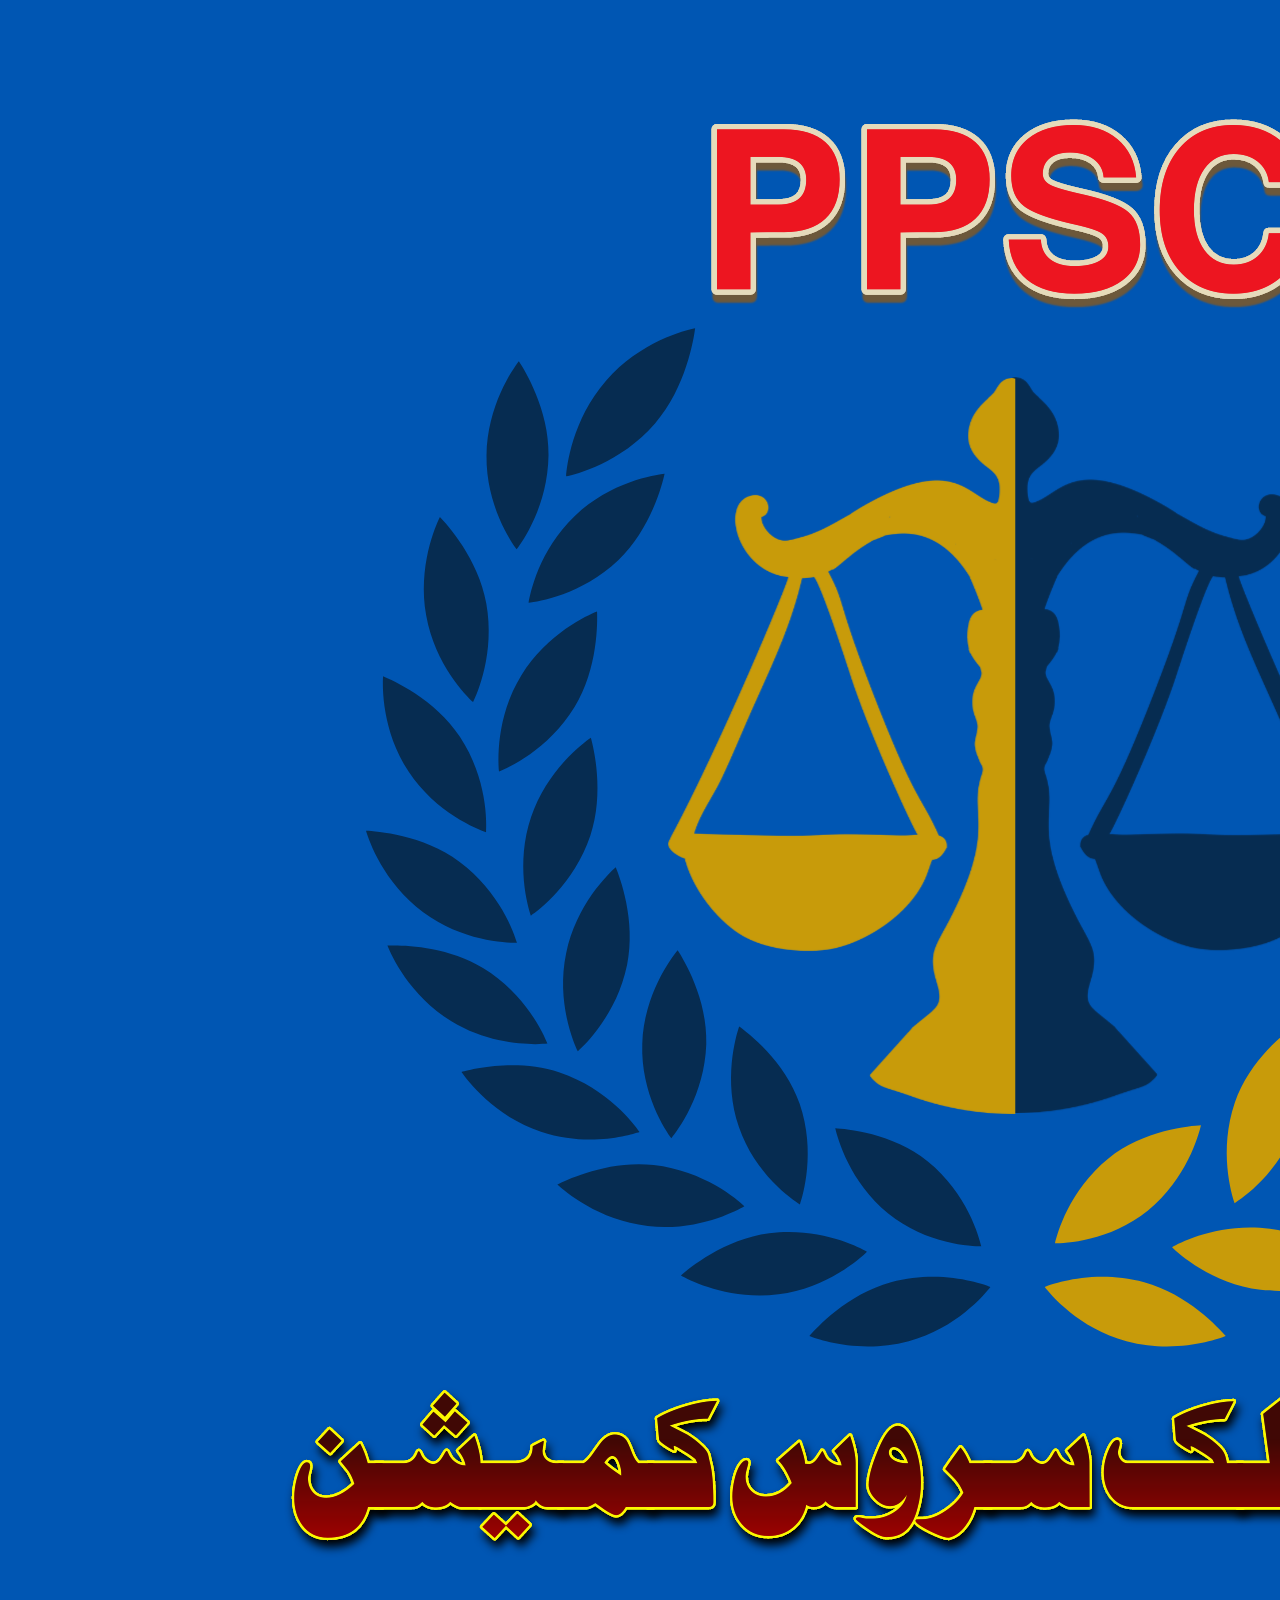
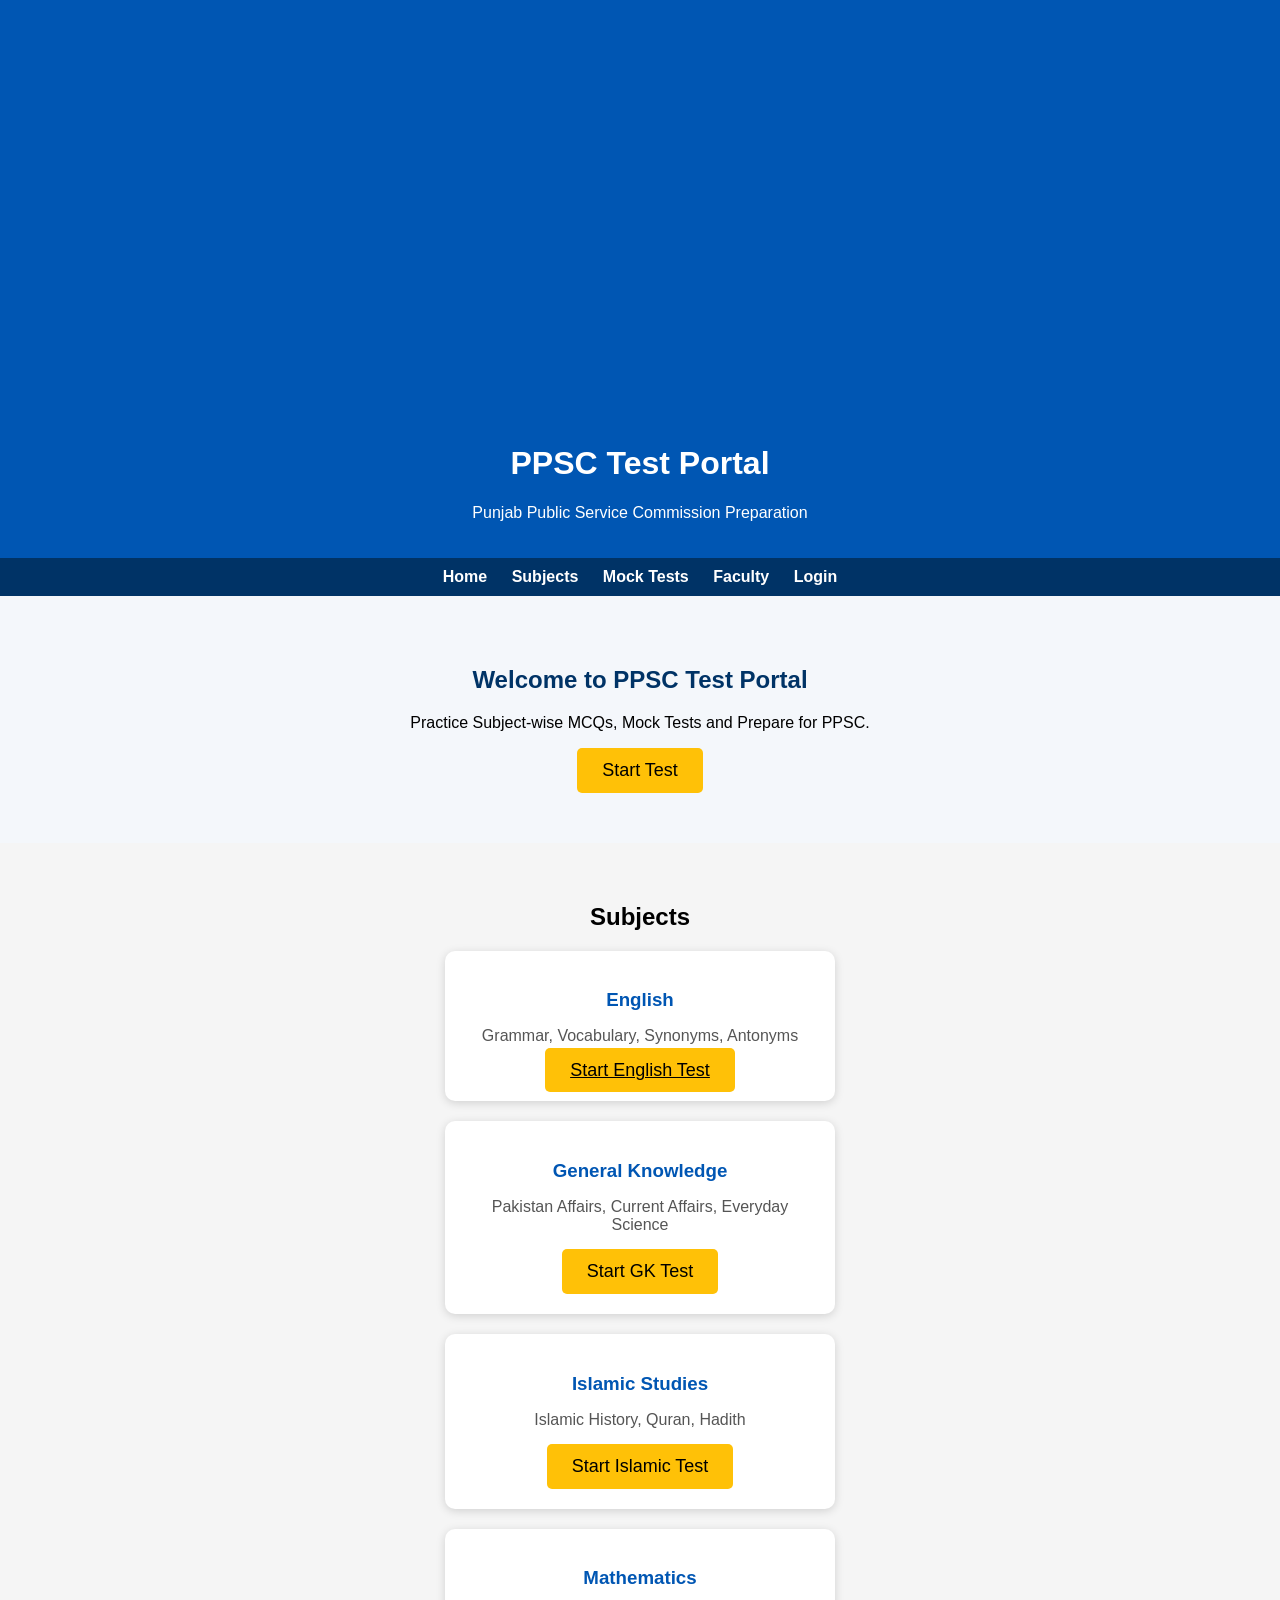
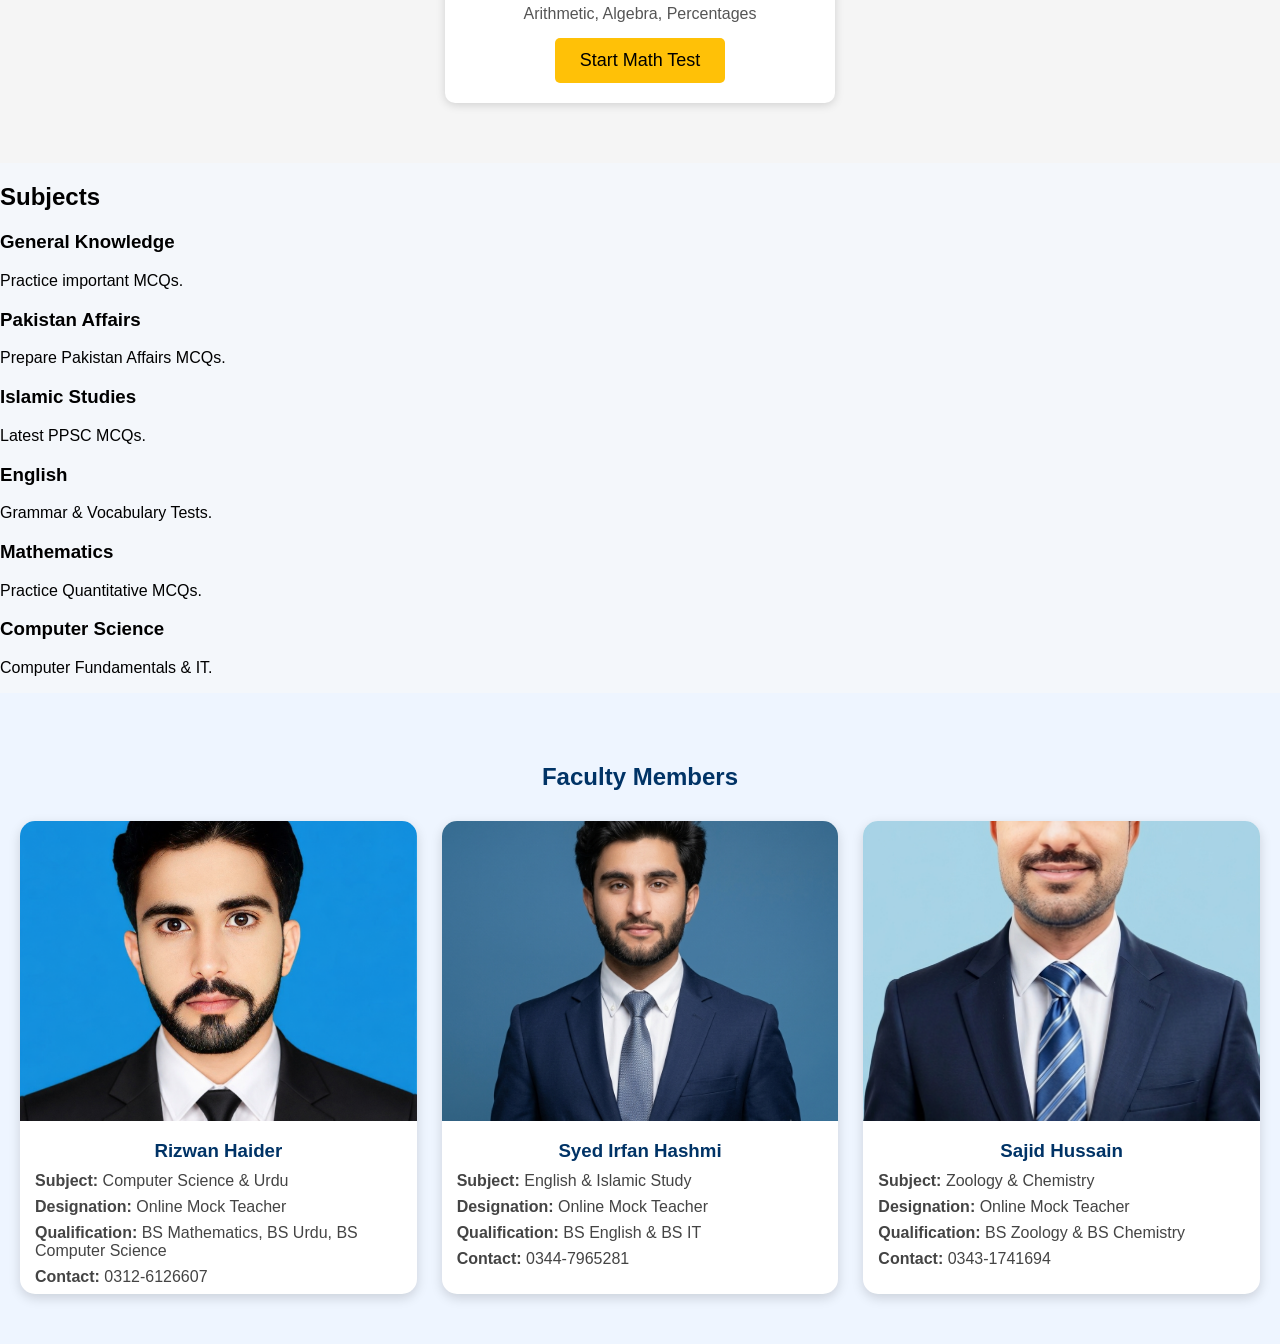
==== index.html @ 5e747e7b "Fix header structure in index.html Removed duplicate header tag and adjusted structure." ====
<!DOCTYPE html>
<html lang="en">
<head>
    <meta charset="UTF-8">
    <meta name="viewport" content="width=device-width, initial-scale=1.0">
    <title>PPSC Test Portal</title>
    <link rel="stylesheet" href="style.css">
</head>
<body>
    <header>
    <img src="images/1785409010547.png" alt="PPSC Logo" class="logo">

    <h1>PPSC Test Portal</h1>
    <p>Punjab Public Service Commission Preparation</p>
    </header>
    <nav>
    <a href="#">Home</a>
    <a href="#">Subjects</a>
    <a href="#">Mock Tests</a>
    <a href="#">Faculty</a>
    <a href="#">Login</a>
</nav>

<section class="hero">
    <h2>Welcome to PPSC Test Portal</h2>
    <p>Practice Subject-wise MCQs, Mock Tests and Prepare for PPSC.</p>
    <button class="btn">Start Test</button>
</section>
    <section id="subjects">
    <h2>Subjects</h2>

    <div class="subject-card">
        <h3>English</h3>
        <p>Grammar, Vocabulary, Synonyms, Antonyms</p>
        <a href="english.html" class="btn">Start English Test</a>
    </div>

    <div class="subject-card">
        <h3>General Knowledge</h3>
        <p>Pakistan Affairs, Current Affairs, Everyday Science</p>
        <button class="btn">Start GK Test</button>
    </div>

    <div class="subject-card">
        <h3>Islamic Studies</h3>
        <p>Islamic History, Quran, Hadith</p>
        <button class="btn">Start Islamic Test</button>
    </div>

    <div class="subject-card">
        <h3>Mathematics</h3>
        <p>Arithmetic, Algebra, Percentages</p>
        <button class="btn">Start Math Test</button>
    </div>
    </section>
    <section class="subjects">
    <h2>Subjects</h2>

    <div class="card">
        <h3>General Knowledge</h3>
        <p>Practice important MCQs.</p>
    </div>

    <div class="card">
        <h3>Pakistan Affairs</h3>
        <p>Prepare Pakistan Affairs MCQs.</p>
    </div>

    <div class="card">
        <h3>Islamic Studies</h3>
        <p>Latest PPSC MCQs.</p>
    </div>

    <div class="card">
        <h3>English</h3>
        <p>Grammar & Vocabulary Tests.</p>
    </div>

    <div class="card">
        <h3>Mathematics</h3>
        <p>Practice Quantitative MCQs.</p>
    </div>

    <div class="card">
        <h3>Computer Science</h3>
        <p>Computer Fundamentals & IT.</p>
    </div>

    </section>
    <section id="faculty">
    <h2>Faculty Members</h2>

    <div class="faculty-grid">

        <!-- Rizwan Haider -->
        <div class="faculty-card">
            <img src="images/file_000000001d1481fdb68f13787a6f62b2.png" alt="Rizwan Haider">

            <h3>Rizwan Haider</h3>

            <p><strong>Subject:</strong> Computer Science &amp; Urdu</p>
            <p><strong>Designation:</strong> Online Mock Teacher</p>
            <p><strong>Qualification:</strong> BS Mathematics, BS Urdu, BS Computer Science</p>
            <p><strong>Contact:</strong> 0312-6126607</p>
        </div>

        <!-- Syed Irfan Hashmi -->
        <div class="faculty-card">
            <img src="images/1785332747771.jpg" alt="Syed Irfan Hashmi">

            <h3>Syed Irfan Hashmi</h3>

            <p><strong>Subject:</strong> English &amp; Islamic Study</p>
            <p><strong>Designation:</strong> Online Mock Teacher</p>
            <p><strong>Qualification:</strong> BS English &amp; BS IT</p>
            <p><strong>Contact:</strong> 0344-7965281</p>
        </div>

        <!-- Sajid Hussain -->
        <div class="faculty-card">
            <img src="images/1785375623455.jpg" alt="Sajid Hussain">

            <h3>Sajid Hussain</h3>

            <p><strong>Subject:</strong> Zoology &amp; Chemistry</p>
            <p><strong>Designation:</strong> Online Mock Teacher</p>
            <p><strong>Qualification:</strong> BS Zoology &amp; BS Chemistry</p>
            <p><strong>Contact:</strong> 0343-1741694</p>
        </div>

    </div>
    </section>
</body>
</html>
---- style.css ----
body{
    margin:0;
    font-family:Arial,sans-serif;
    background:#f4f7fb;
}

header{
    background:#0056b3;
    color:white;
    text-align:center;
    padding:20px;
}

nav{
    background:#003366;
    text-align:center;
    padding:10px;
}

nav a{
    color:white;
    text-decoration:none;
    margin:10px;
    font-weight:bold;
}

.hero{
    text-align:center;
    padding:50px 20px;
}

.hero h2{
    color:#003366;
}

.btn{
    background:#ffc107;
    color:black;
    padding:12px 25px;
    border:none;
    border-radius:5px;
    font-size:18px;
    cursor:pointer;
}

#subjects{
    padding:40px 20px;
    background:#f5f5f5;
    text-align:center;
}

.subject-card{
    background:#fff;
    margin:20px auto;
    padding:20px;
    max-width:350px;
    border-radius:10px;
    box-shadow:0 2px 10px rgba(0,0,0,0.15);
}

.subject-card h3{
    color:#0056b3;
    margin-bottom:10px;
}

.subject-card p{
    color:#555;
    margin-bottom:15px;
}

/* Faculty Section */

#faculty{
    padding:50px 20px;
    background:#eef5ff;
    text-align:center;
}

#faculty h2{
    color:#003366;
    margin-bottom:30px;
}

.faculty-grid{
    display:grid;
    grid-template-columns:repeat(auto-fit,minmax(280px,1fr));
    gap:25px;
}

.faculty-card{
    background:#fff;
    border-radius:15px;
    overflow:hidden;
    box-shadow:0 4px 12px rgba(0,0,0,0.15);
    transition:0.3s;
}

.faculty-card:hover{
    transform:translateY(-8px);
}

.faculty-card img{
    width:100%;
    height:300px;
    object-fit:cover;
}

.faculty-card h3{
    color:#003366;
    margin:15px 0 10px;
}

.faculty-card p{
    text-align:left;
    padding:0 15px;
    margin:8px 0;
    color:#444;
}
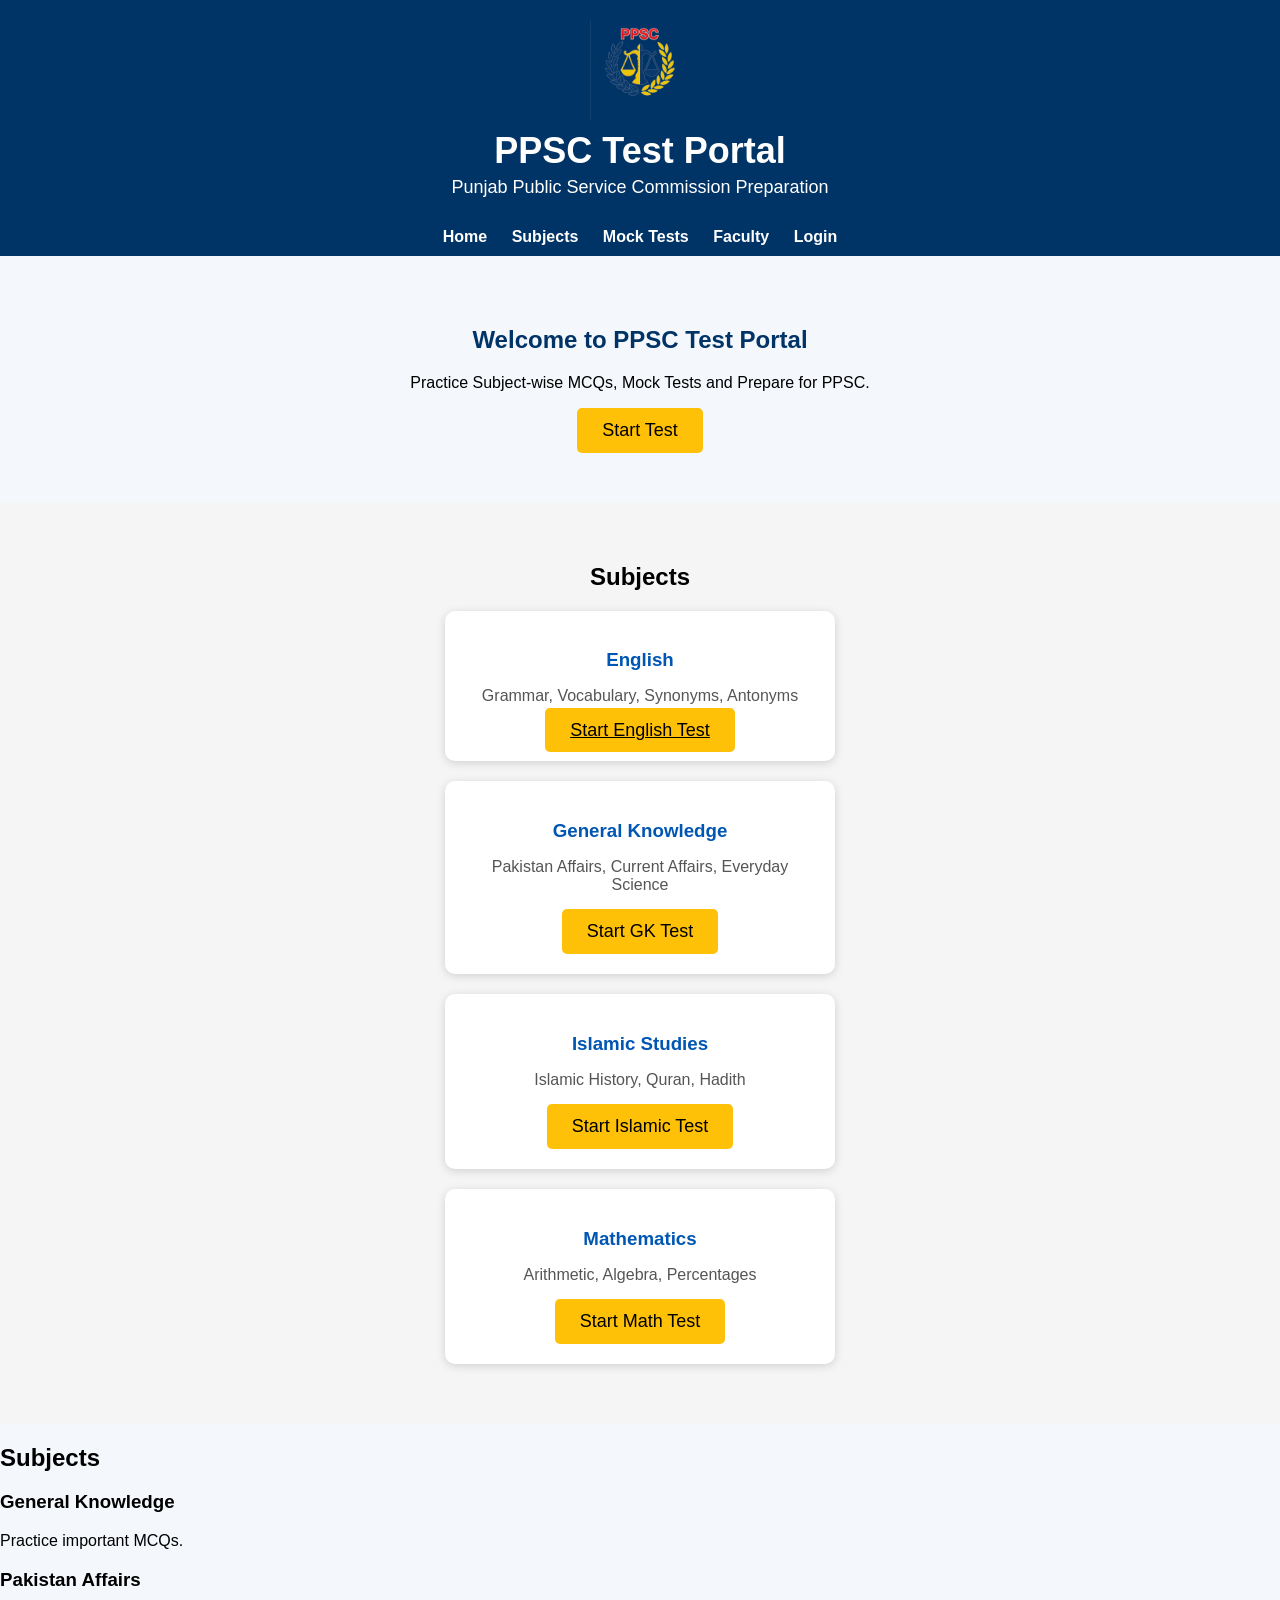
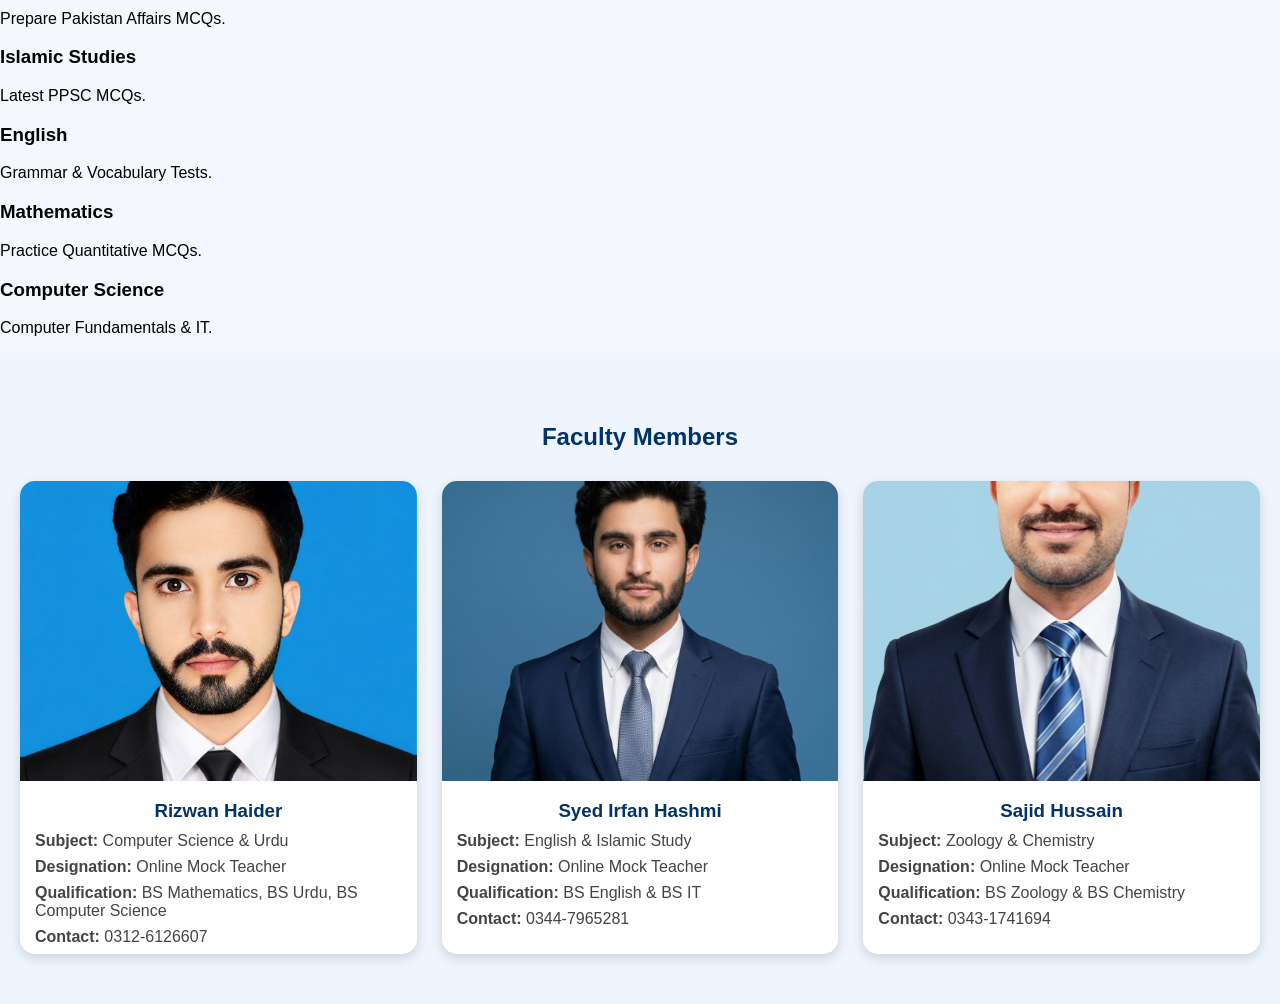
==== commit da04544a: "Replace logo image in index.html" ====
--- a/index.html
+++ b/index.html
@@ -8,11 +8,12 @@
 </head>
 <body>
     <header>
-    <img src="images/1785409010547.png" alt="PPSC Logo" class="logo">
+    <img src="images/file_00000000b2088208bc2eb9461be7be48.png" alt="PPSC Logo" class="logo">
 
     <h1>PPSC Test Portal</h1>
     <p>Punjab Public Service Commission Preparation</p>
     </header>
+    
     <nav>
     <a href="#">Home</a>
     <a href="#">Subjects</a>
--- a/style.css
+++ b/style.css
@@ -116,3 +116,31 @@
     margin:8px 0;
     color:#444;
 }
+header{
+    background:#003366;
+    color:white;
+    text-align:center;
+    padding:20px;
+}
+
+.logo{
+    width:120px;
+    height:auto;
+    display:block;
+    margin:0 auto 10px;
+}
+
+header h1{
+    margin:10px 0 5px;
+    font-size:36px;
+}
+
+header p{
+    margin:0;
+    font-size:18px;
+}
+header img{
+    width:100px !important;
+    max-width:100px !important;
+    height:auto !important;
+    }
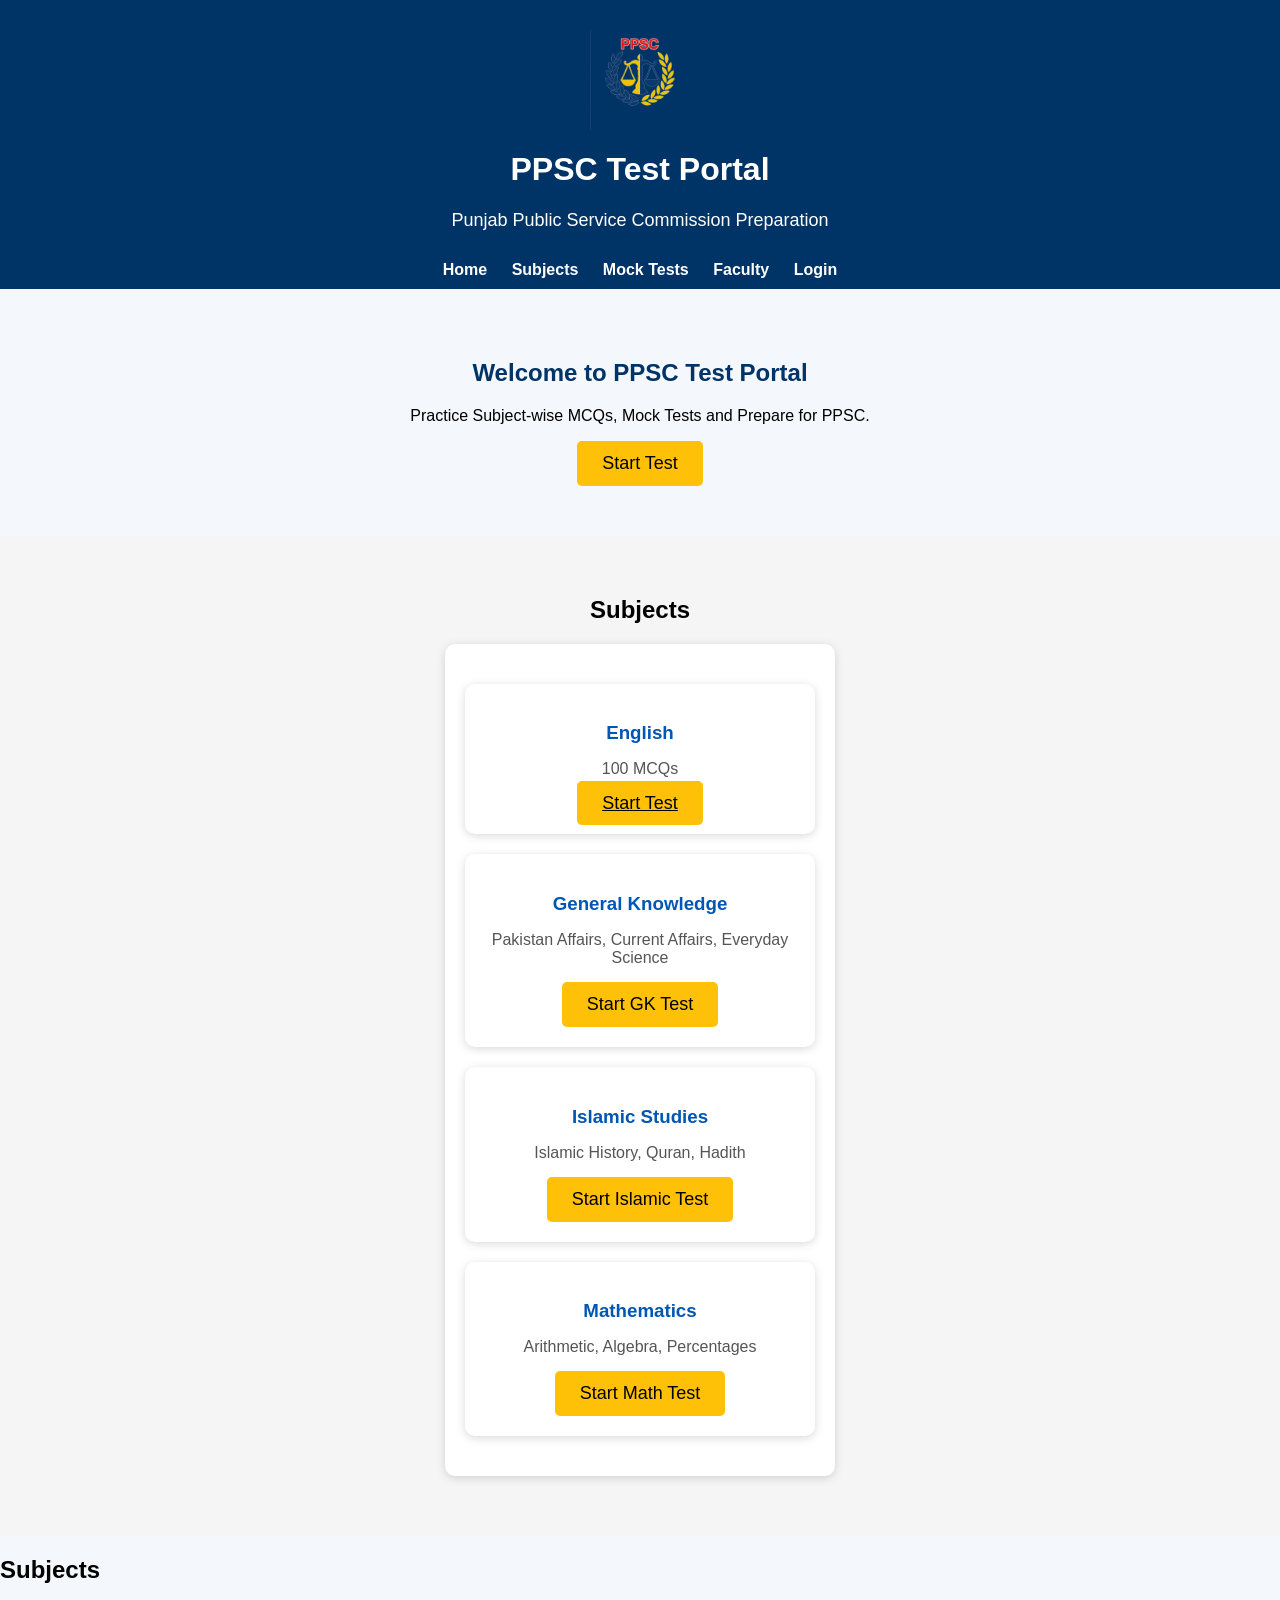
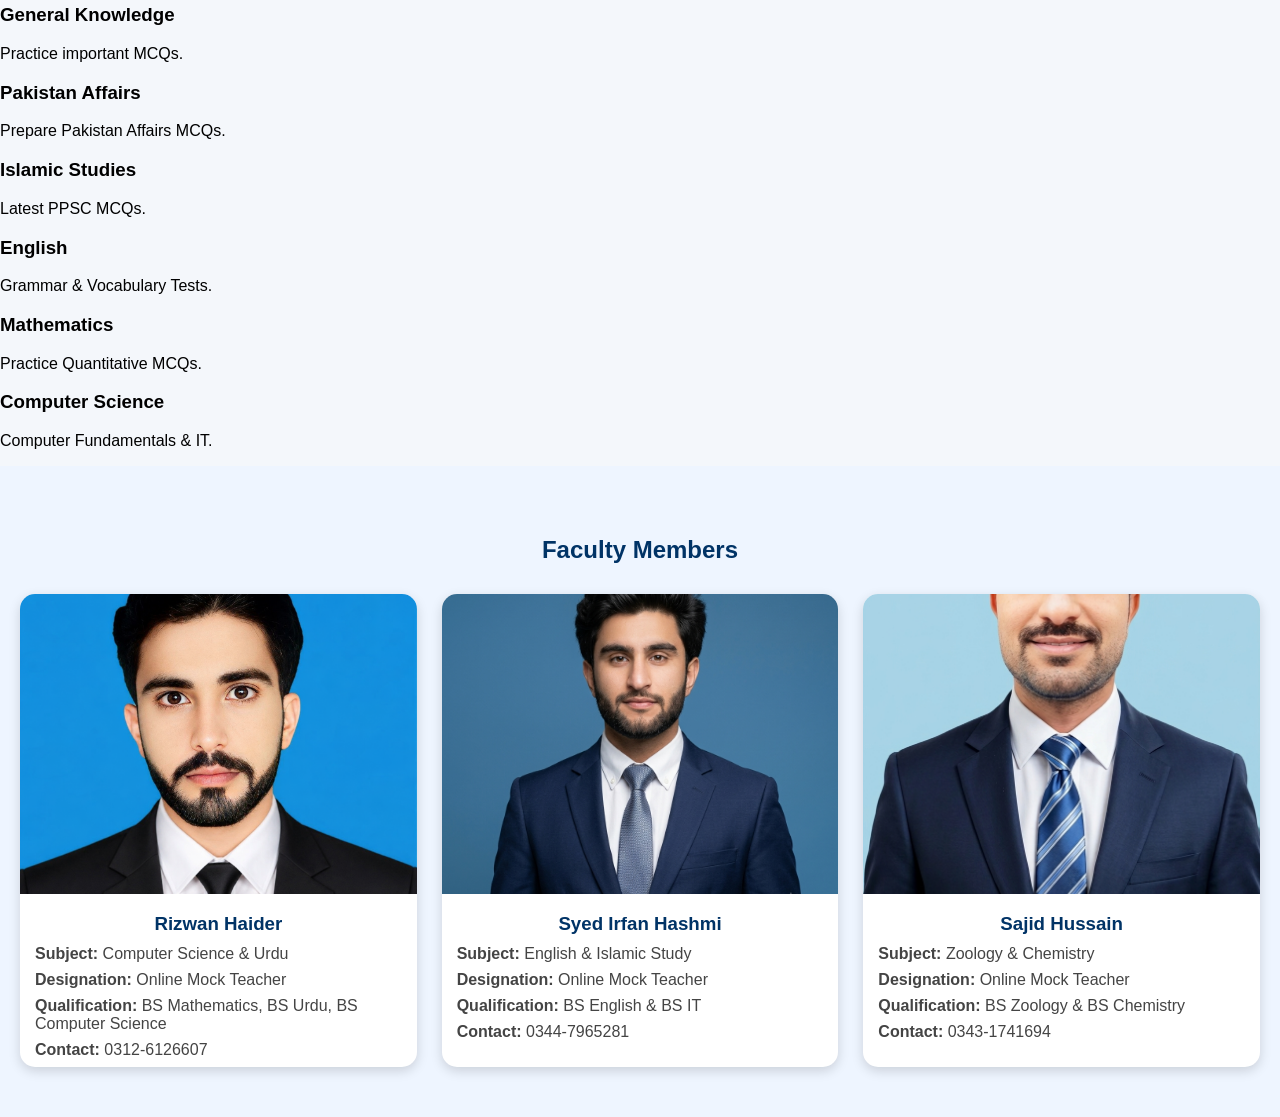
==== commit 2b92daff: "Revise English subject card details Updated English subject card to include 100 MCQs and changed but" ====
--- a/index.html
+++ b/index.html
@@ -31,12 +31,12 @@
     <h2>Subjects</h2>
 
     <div class="subject-card">
-        <h3>English</h3>
-        <p>Grammar, Vocabulary, Synonyms, Antonyms</p>
-        <a href="english.html" class="btn">Start English Test</a>
-    </div>
-
-    <div class="subject-card">
+        <div class="subject-card">
+    <h3>English</h3>
+    <p>100 MCQs</p>
+    <a href="english.html" class="btn">Start Test</a>
+        </div>
+            <div class="subject-card">
         <h3>General Knowledge</h3>
         <p>Pakistan Affairs, Current Affairs, Everyday Science</p>
         <button class="btn">Start GK Test</button>
--- a/style.css
+++ b/style.css
@@ -122,15 +122,13 @@
     text-align:center;
     padding:20px;
 }
-
 .logo{
-    width:120px;
+    width:90px;
     height:auto;
     display:block;
-    margin:0 auto 10px;
+    margin:10px auto;
 }
-
-header h1{
+.heade h1{
     margin:10px 0 5px;
     font-size:36px;
 }
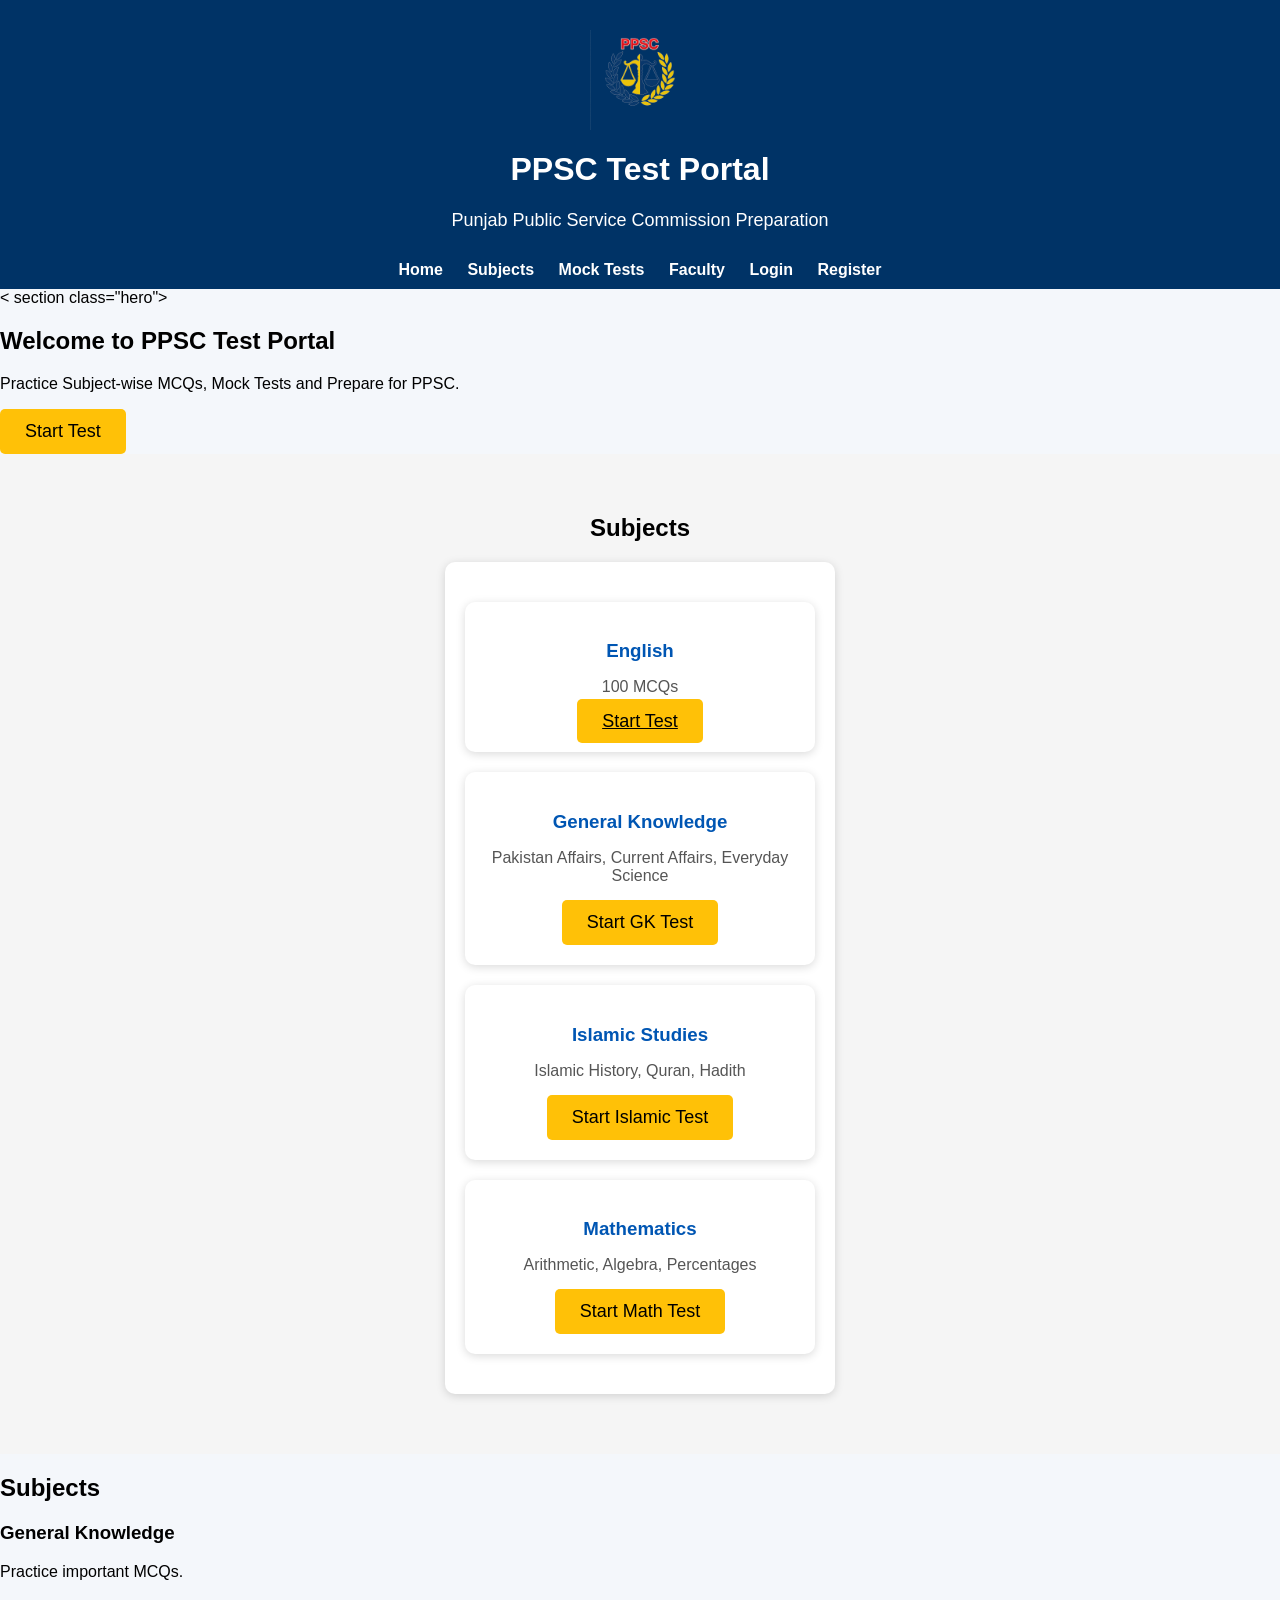
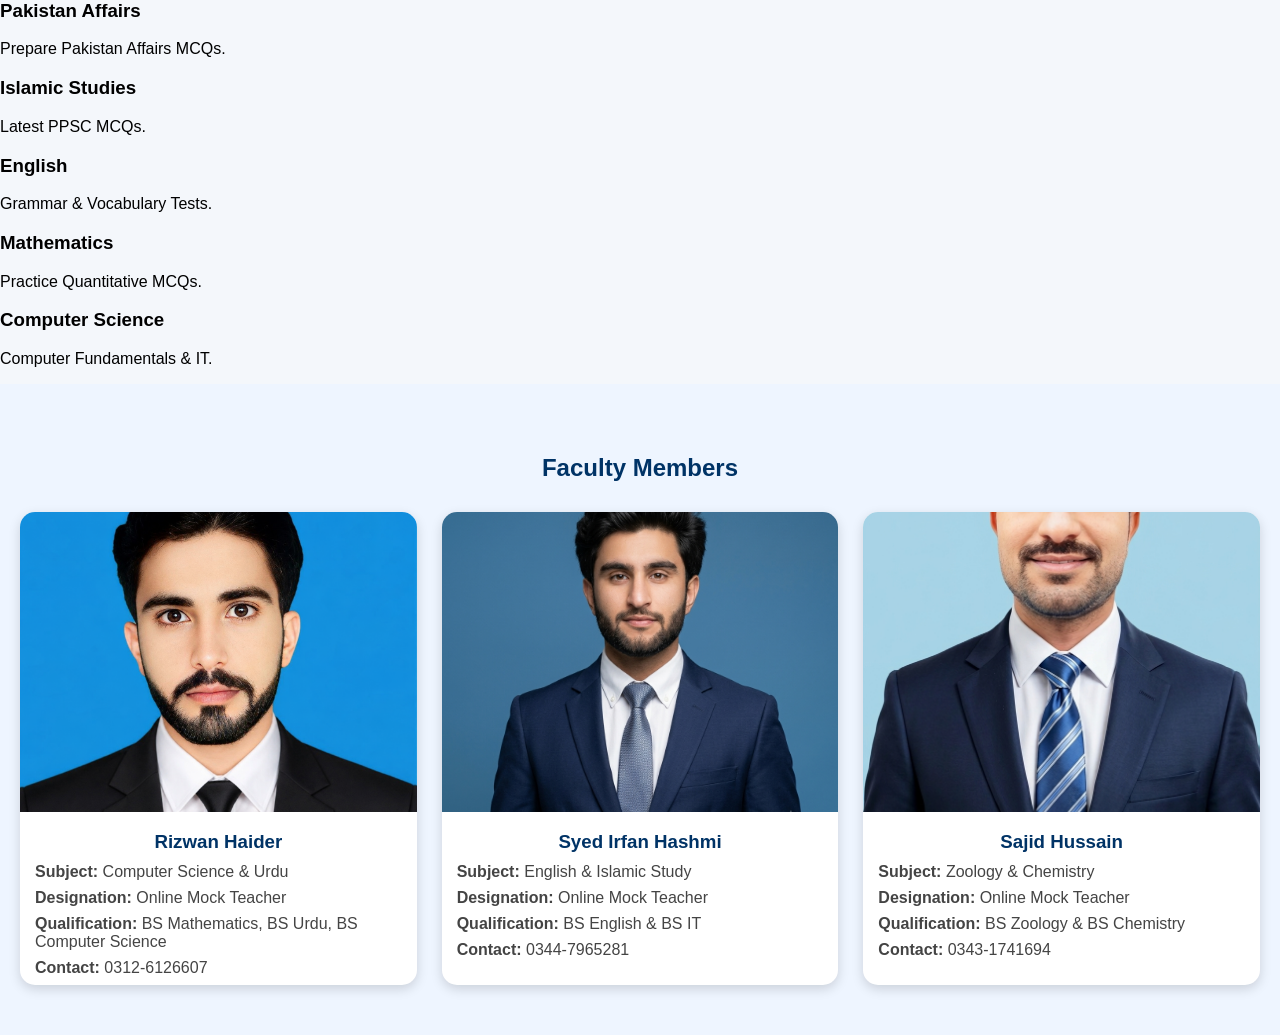
==== commit 91b9294c: "Update navigation links and add registration option" ====
--- a/index.html
+++ b/index.html
@@ -19,10 +19,11 @@
     <a href="#">Subjects</a>
     <a href="#">Mock Tests</a>
     <a href="#">Faculty</a>
-    <a href="#">Login</a>
-</nav>
-
-<section class="hero">
+    <a href="login.html">Login</a>
+    <a href="register.html">Register</a>
+    </nav>
+    
+ < section class="hero">
     <h2>Welcome to PPSC Test Portal</h2>
     <p>Practice Subject-wise MCQs, Mock Tests and Prepare for PPSC.</p>
     <button class="btn">Start Test</button>
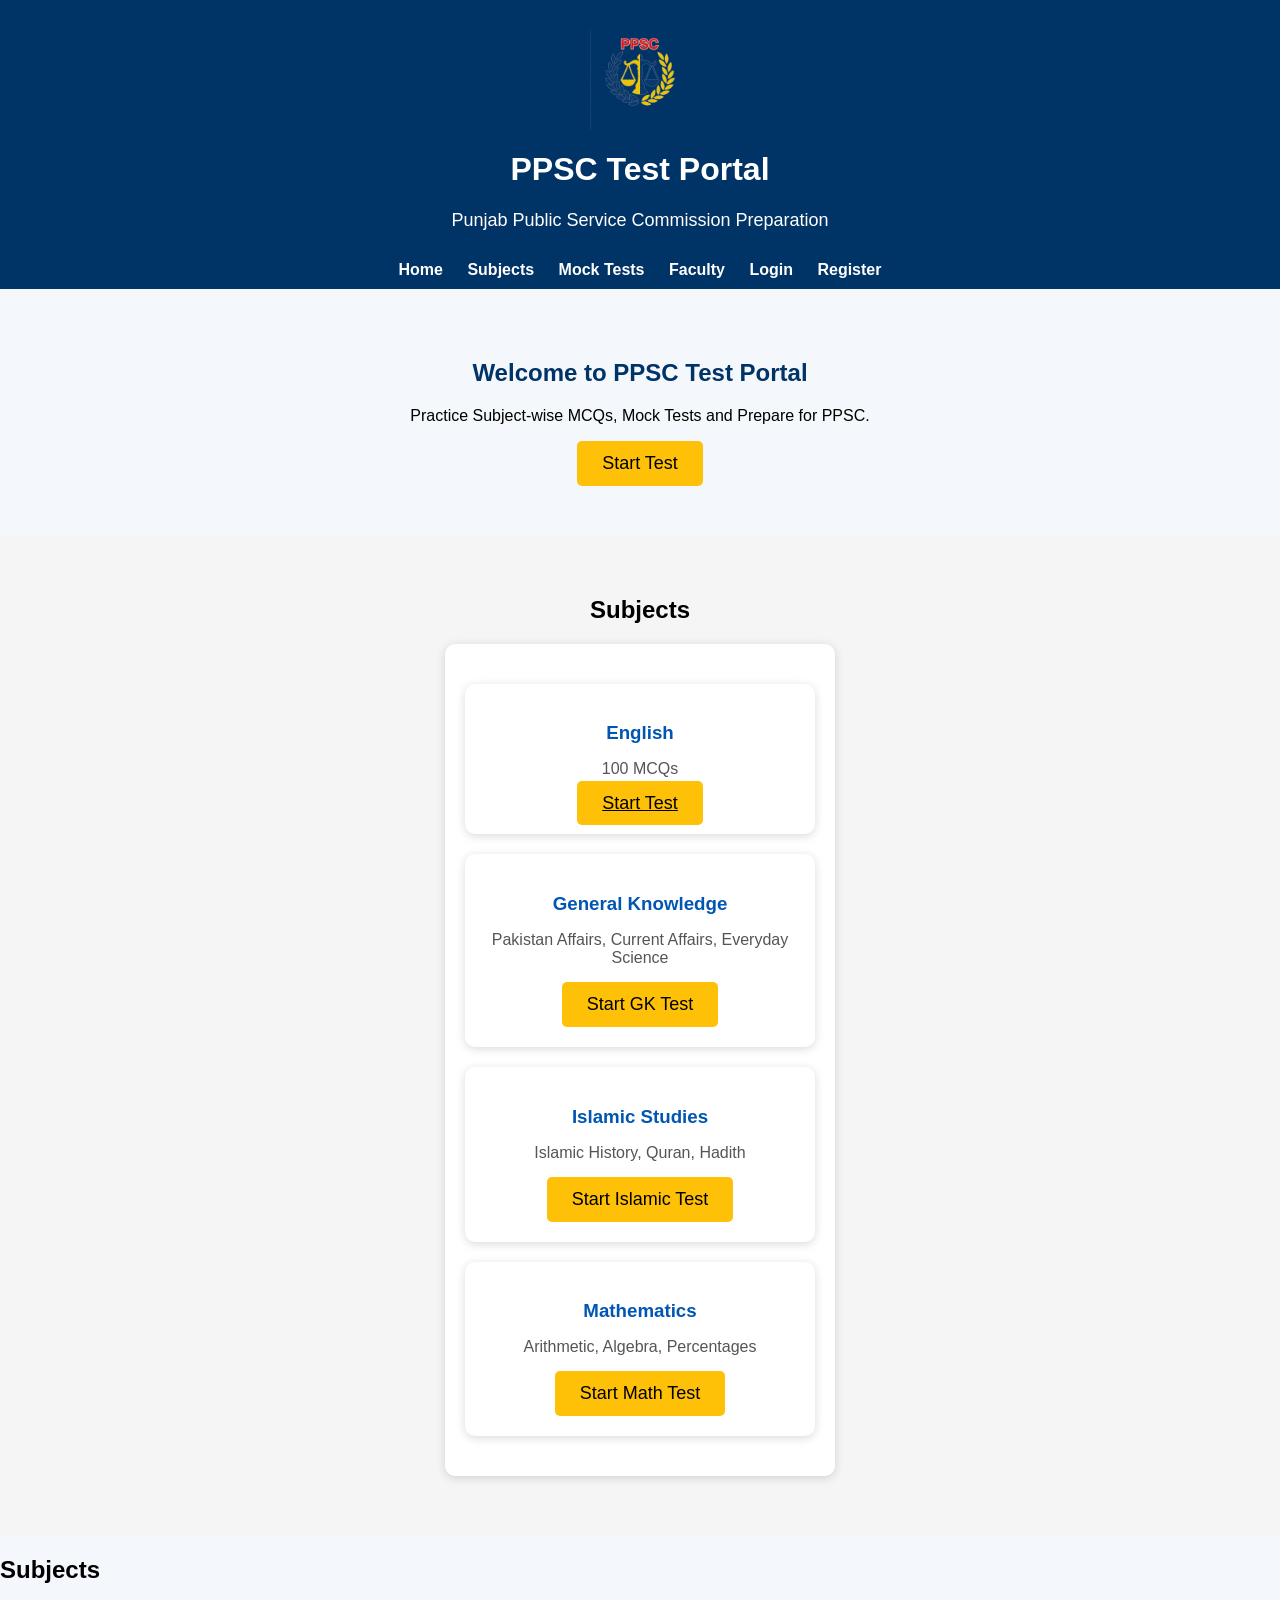
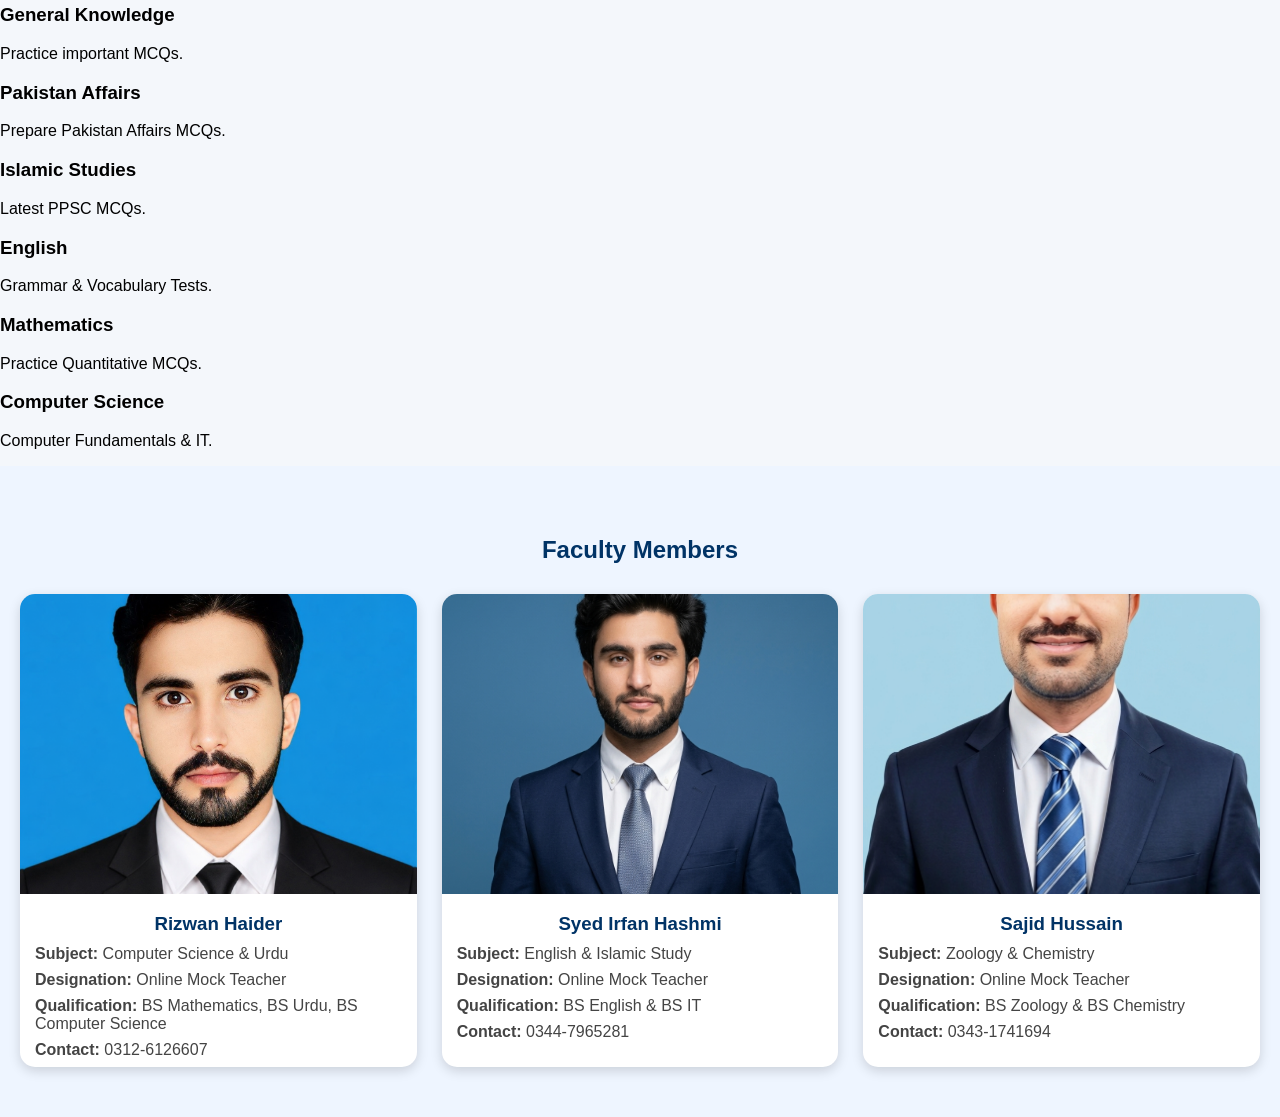
==== commit ba2dc35b: "Fix section tag formatting in index.html" ====
--- a/index.html
+++ b/index.html
@@ -23,7 +23,7 @@
     <a href="register.html">Register</a>
     </nav>
     
- < section class="hero">
+  <section class="hero">
     <h2>Welcome to PPSC Test Portal</h2>
     <p>Practice Subject-wise MCQs, Mock Tests and Prepare for PPSC.</p>
     <button class="btn">Start Test</button>
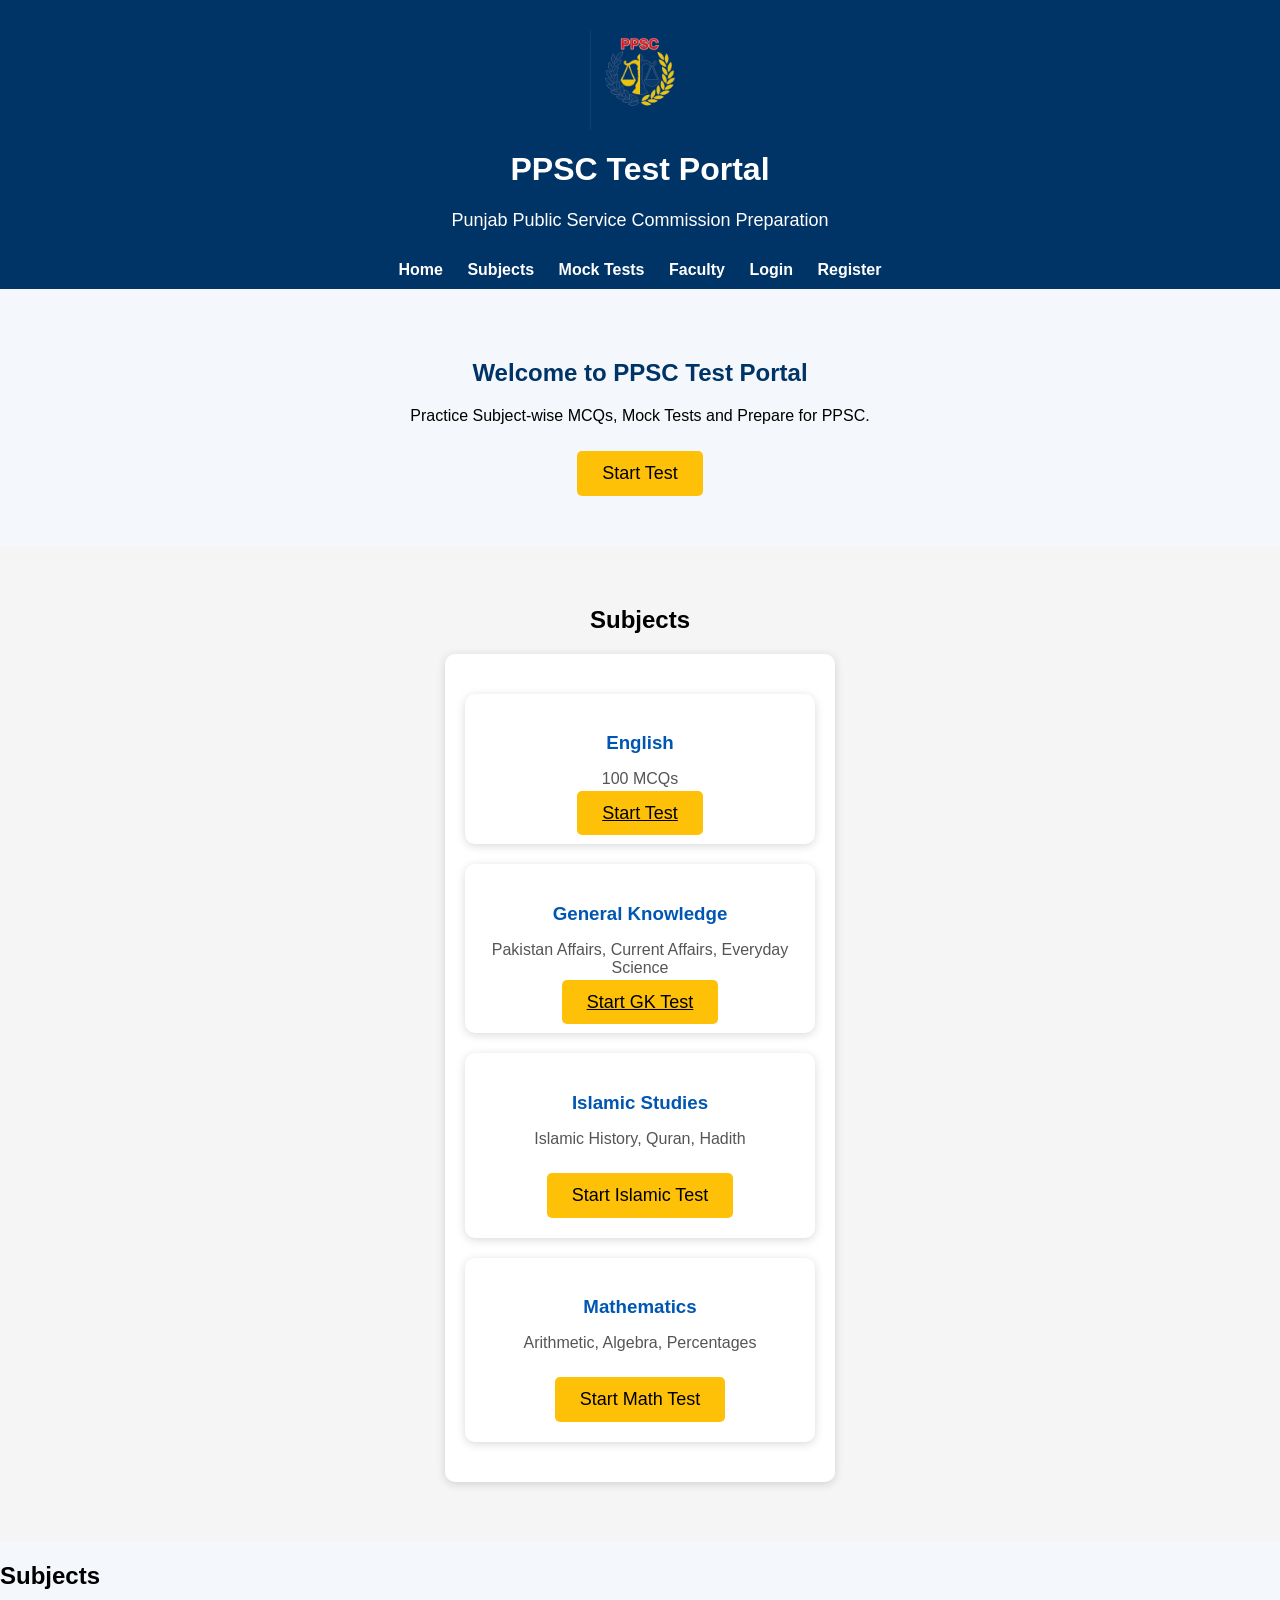
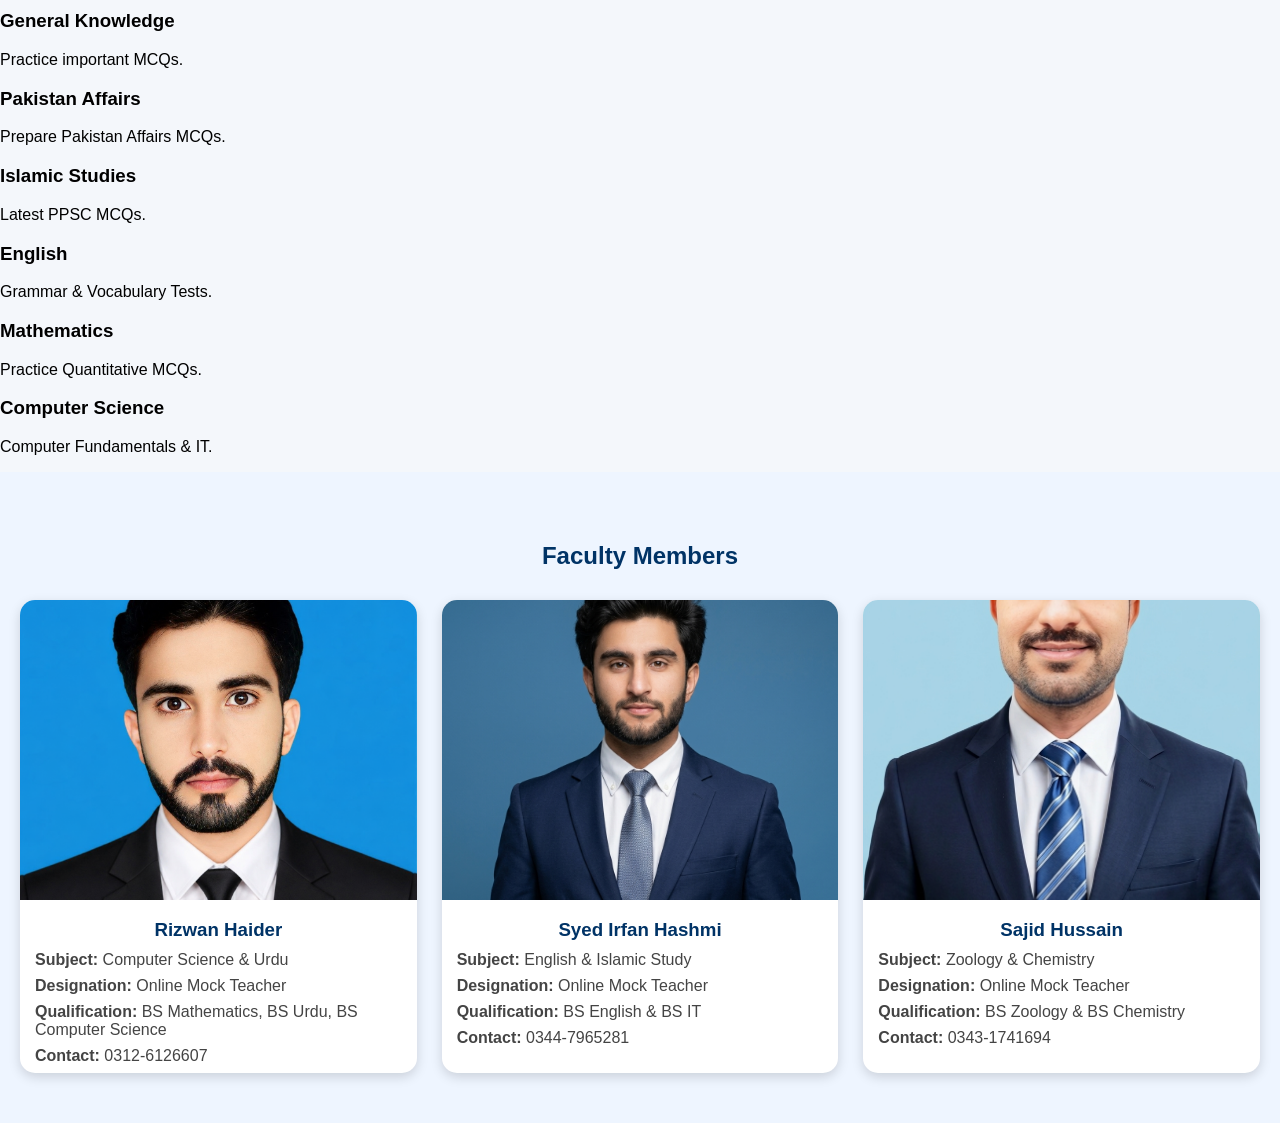
==== commit 6d809cc8: "Change button to link for GK Test" ====
--- a/index.html
+++ b/index.html
@@ -17,7 +17,7 @@
     <nav>
     <a href="#">Home</a>
     <a href="#">Subjects</a>
-    <a href="#">Mock Tests</a>
+    <a href="mocktest.html">Mock Tests</a>
     <a href="#">Faculty</a>
     <a href="login.html">Login</a>
     <a href="register.html">Register</a>
@@ -40,7 +40,7 @@
             <div class="subject-card">
         <h3>General Knowledge</h3>
         <p>Pakistan Affairs, Current Affairs, Everyday Science</p>
-        <button class="btn">Start GK Test</button>
+        <a href="gk.html" class="btn">Start GK Test</a>
     </div>
 
     <div class="subject-card">
--- a/style.css
+++ b/style.css
@@ -142,3 +142,34 @@
     max-width:100px !important;
     height:auto !important;
     }
+/* English Test Options */
+.option{
+    display:block;
+    width:90%;
+    margin:10px auto;
+    padding:15px;
+    font-size:18px;
+    border-radius:8px;
+}
+
+.btn{
+    margin-top:10px;
+    }
+.correct{
+    background:#28a745 !important;
+    color:#fff;
+}
+
+.wrong{
+    background:#dc3545 !important;
+    color:#fff;
+}
+
+.option{
+    cursor:pointer;
+    transition:0.3s;
+}
+
+.option:hover{
+    background:#ffc107;
+}
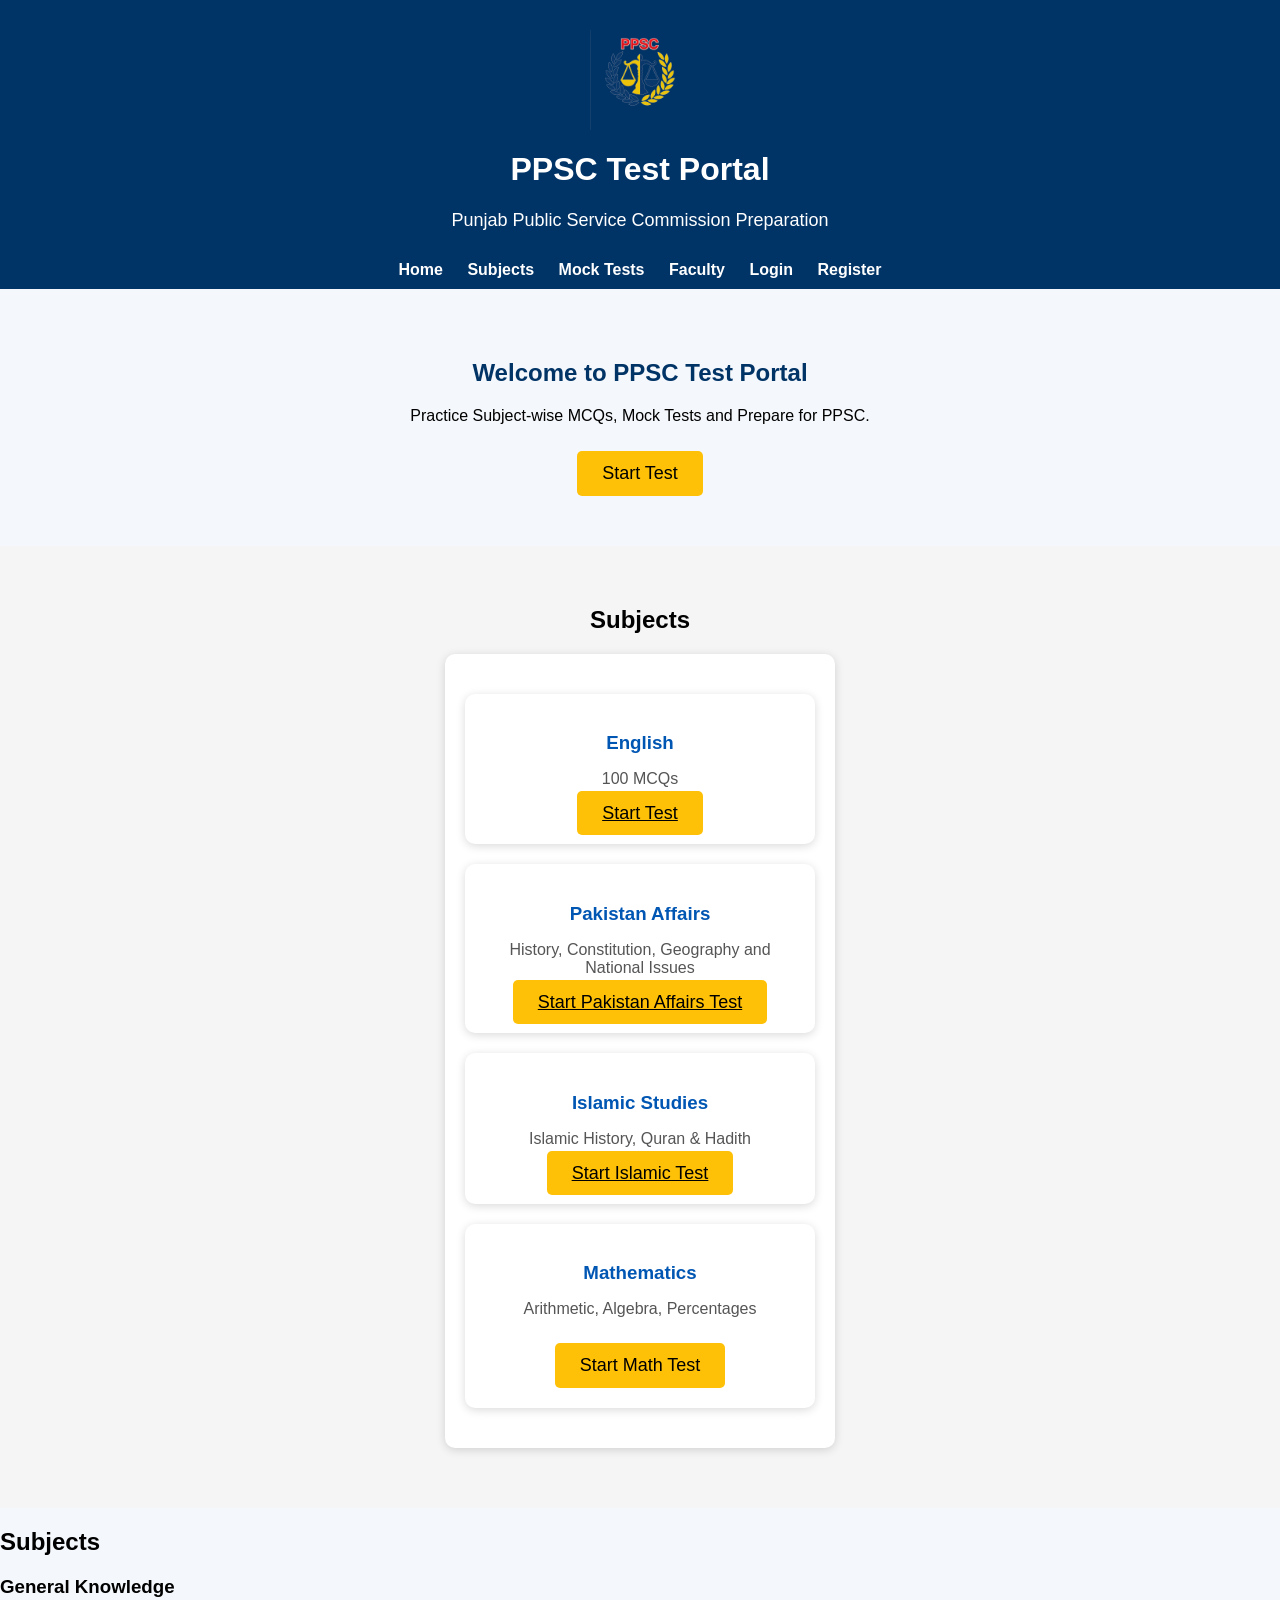
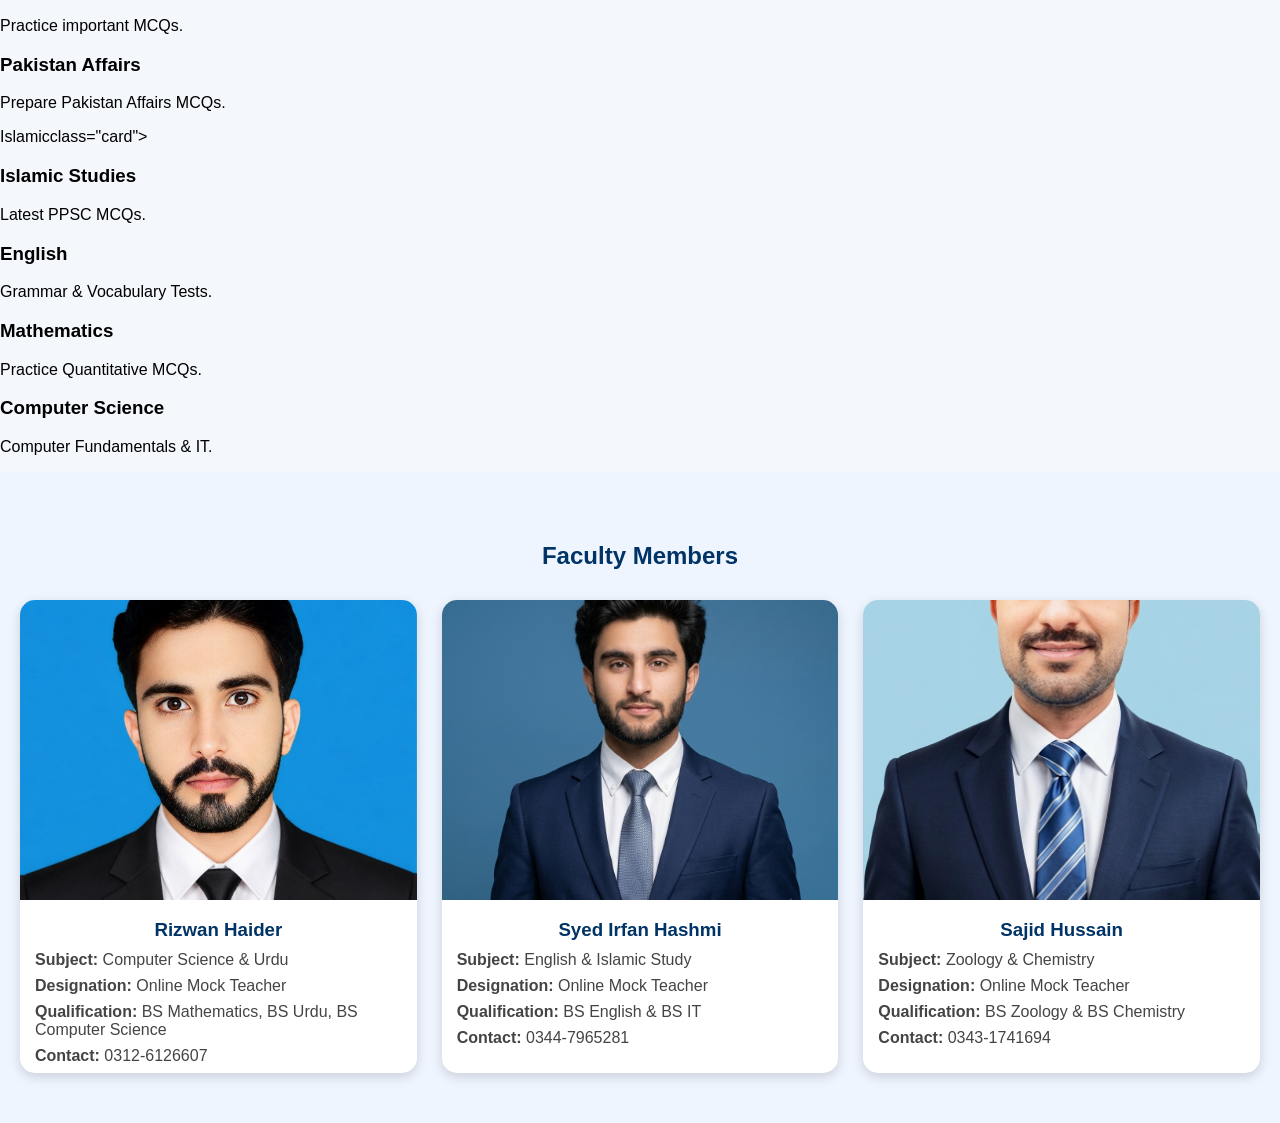
==== commit 2c9a4889: "Revise subject cards in index.html Updated subject cards for tests, replacing General Knowledge with" ====
--- a/index.html
+++ b/index.html
@@ -38,17 +38,17 @@
     <a href="english.html" class="btn">Start Test</a>
         </div>
             <div class="subject-card">
-        <h3>General Knowledge</h3>
-        <p>Pakistan Affairs, Current Affairs, Everyday Science</p>
-        <a href="gk.html" class="btn">Start GK Test</a>
-    </div>
-
-    <div class="subject-card">
-        <h3>Islamic Studies</h3>
-        <p>Islamic History, Quran, Hadith</p>
-        <button class="btn">Start Islamic Test</button>
-    </div>
-
+    <h3>Pakistan Affairs</h3>
+    <p>History, Constitution, Geography and National Issues</p>
+    <a href="pakistanaffairs.html" class="btn">Start Pakistan Affairs Test</a>
+</div>
+              
+           <div class="subject-card">
+    <h3>Islamic Studies</h3>
+    <p>Islamic History, Quran & Hadith</p>
+    <a href="islamic.html" class="btn">Start Islamic Test</a>
+           </div>
+               
     <div class="subject-card">
         <h3>Mathematics</h3>
         <p>Arithmetic, Algebra, Percentages</p>
@@ -68,7 +68,7 @@
         <p>Prepare Pakistan Affairs MCQs.</p>
     </div>
 
-    <div class="card">
+  Islamicclass="card">
         <h3>Islamic Studies</h3>
         <p>Latest PPSC MCQs.</p>
     </div>
